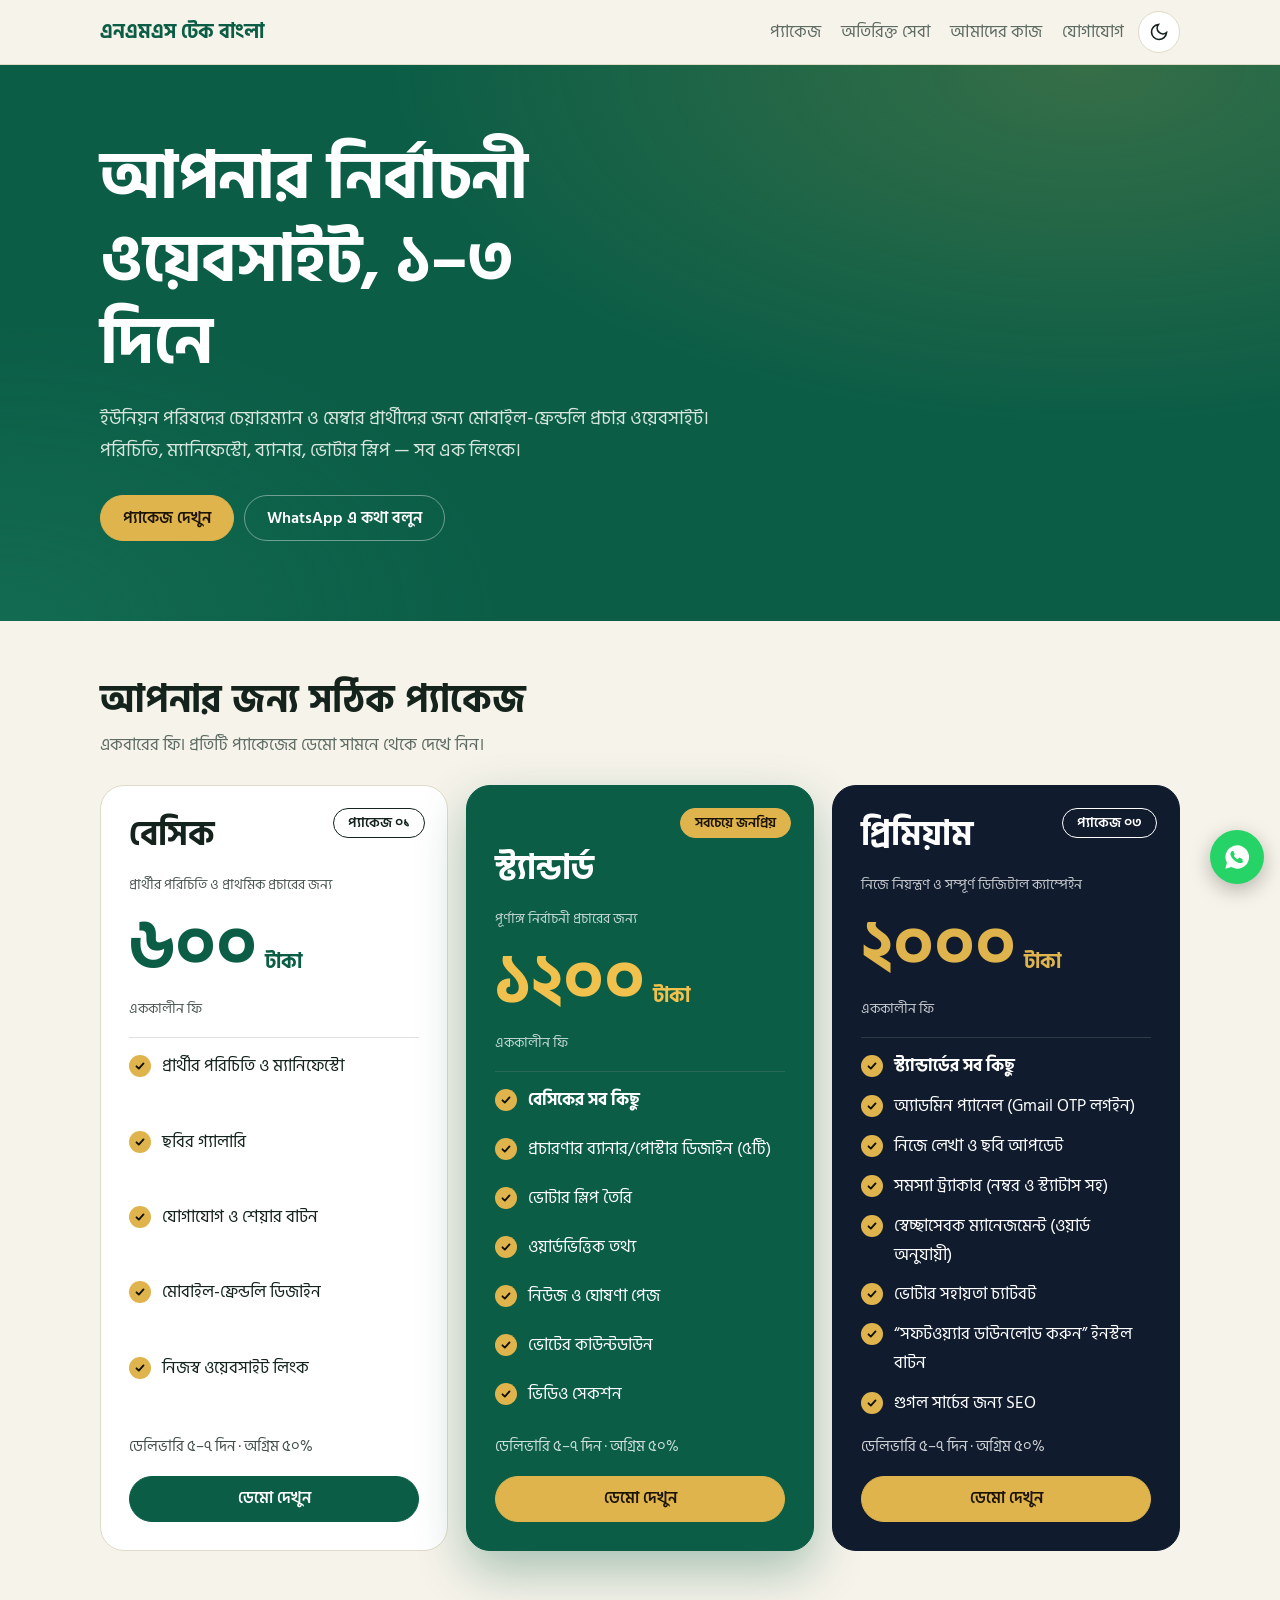
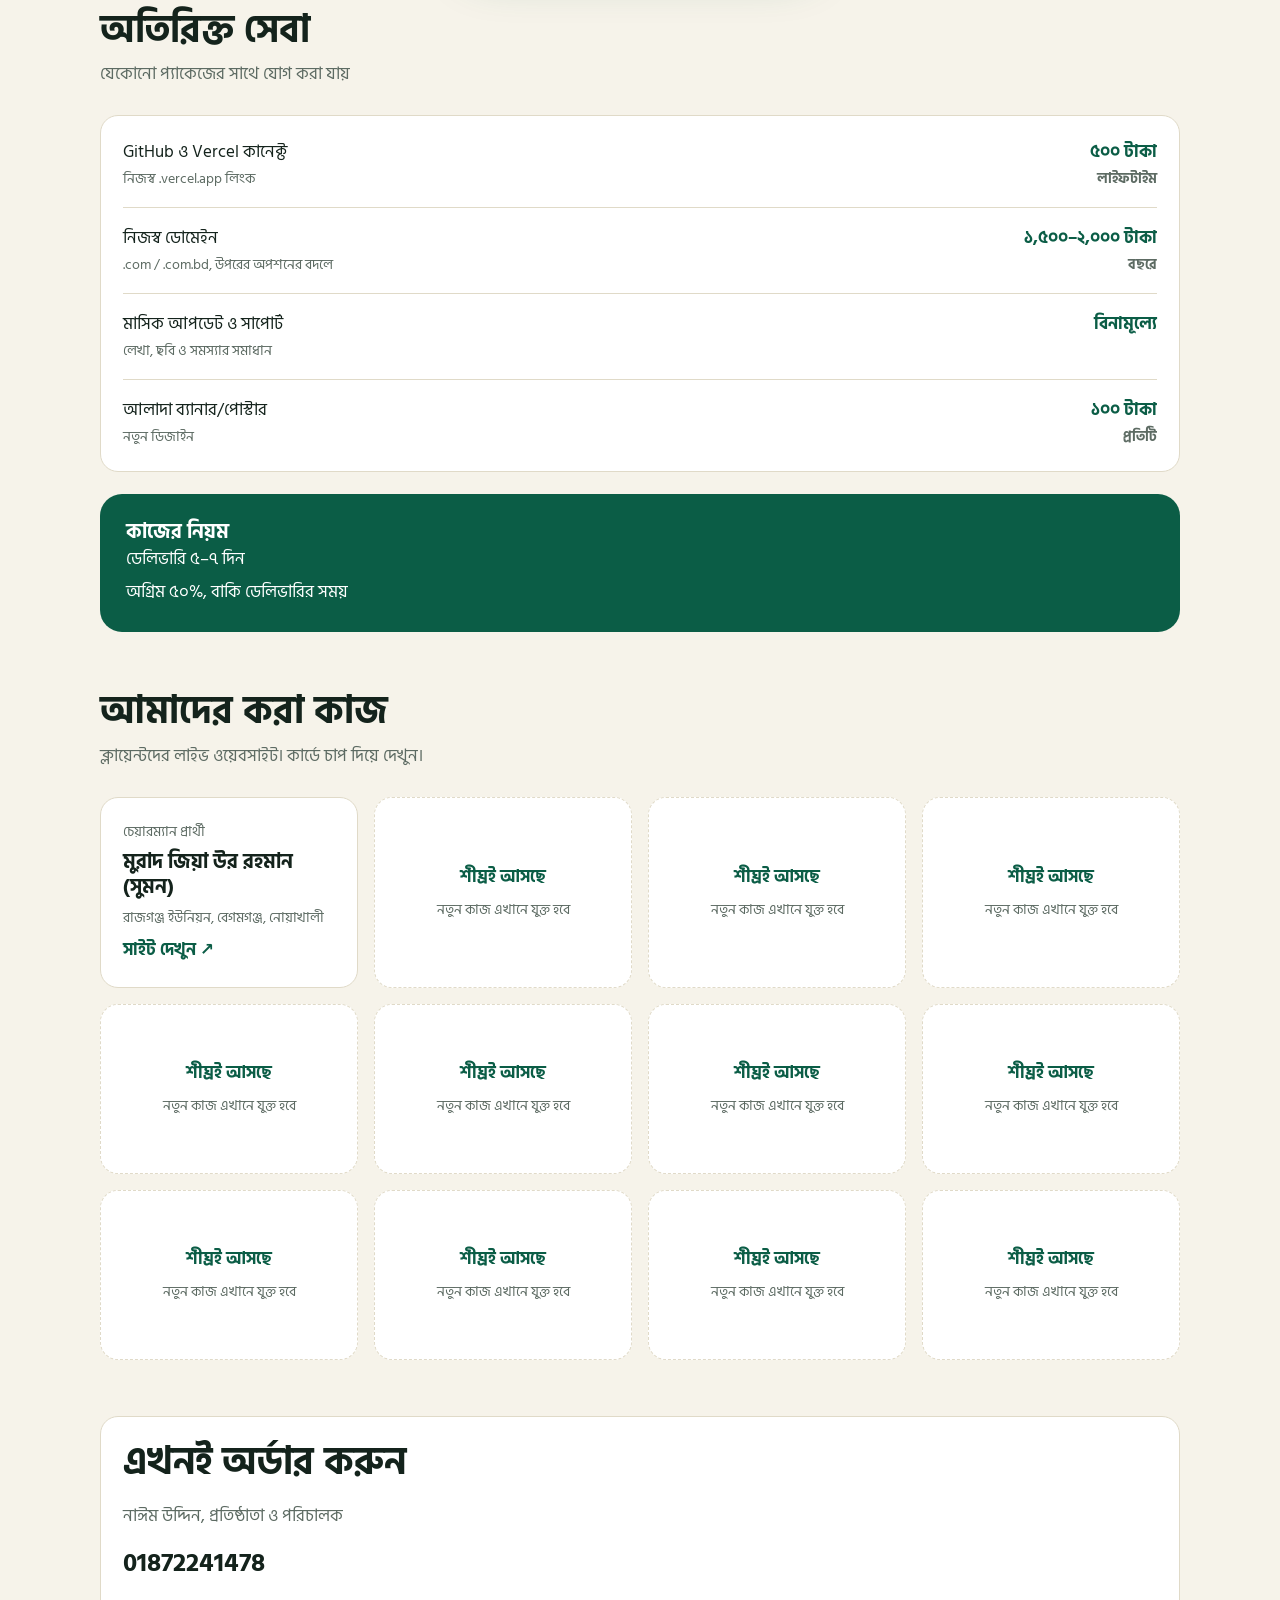
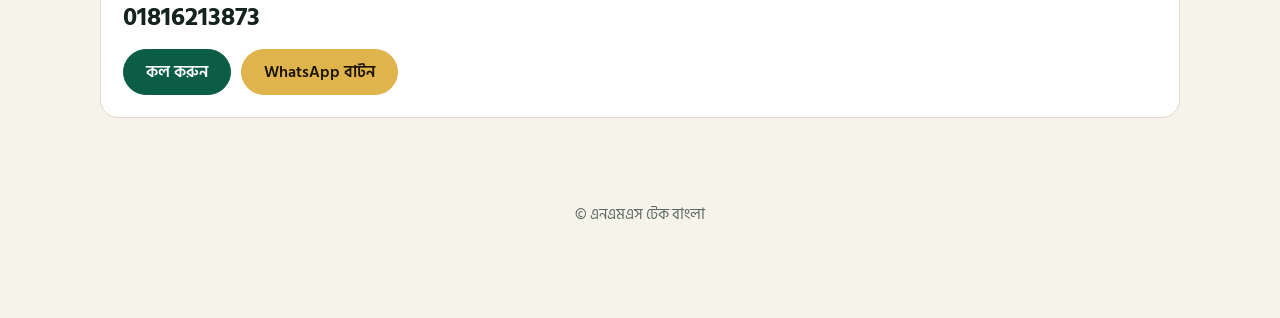
==== index.html @ b1bf32d3 "Add files via upload" ====
<!DOCTYPE html>
<html lang="bn">
<head>
<meta charset="utf-8">
<meta name="viewport" content="width=device-width,initial-scale=1">
<title>এনএমএস টেক বাংলা — আপনার নির্বাচনী ওয়েবসাইট, ১–৩ দিনে</title>
<meta name="description" content="ইউনিয়ন পরিষদের চেয়ারম্যান ও মেম্বার প্রার্থীদের জন্য নির্বাচনী ওয়েবসাইট। বেসিক ৬০০, স্ট্যান্ডার্ড ১২০০, প্রিমিয়াম ২০০০ টাকা।">
<meta property="og:title" content="এনএমএস টেক বাংলা — নির্বাচনী ওয়েবসাইট">
<meta property="og:description" content="আপনার নির্বাচনী ওয়েবসাইট, ১–৩ দিনে">
<link rel="preconnect" href="https://fonts.googleapis.com"><link rel="preconnect" href="https://fonts.gstatic.com" crossorigin>
<link href="https://fonts.googleapis.com/css2?family=Hind+Siliguri:wght@400;500;600;700&display=swap" rel="stylesheet">
<link rel="stylesheet" href="assets/css/base.css"><link rel="stylesheet" href="assets/css/home.css">
<script src="assets/js/works.js"></script><script src="assets/js/main.js"></script><script src="assets/js/home.js"></script>
</head>
<body>
<header class="top"><div class="w">
 <a class="logo" href="#">এনএমএস টেক বাংলা</a>
 <nav><a href="#packages">প্যাকেজ</a><a href="#extra">অতিরিক্ত সেবা</a><a href="#works">আমাদের কাজ</a><a href="#contact">যোগাযোগ</a></nav>
 <button class="tg" data-theme-btn aria-label="ডার্ক/লাইট মোড"><svg viewBox="0 0 24 24"><path d="M21 12.8A9 9 0 1111.2 3a7 7 0 009.8 9.8z"/></svg></button>
</div></header>

<section class="hero"><div class="w">
 <h1>আপনার নির্বাচনী ওয়েবসাইট, ১–৩ দিনে</h1>
 <p>ইউনিয়ন পরিষদের চেয়ারম্যান ও মেম্বার প্রার্থীদের জন্য মোবাইল-ফ্রেন্ডলি প্রচার ওয়েবসাইট। পরিচিতি, ম্যানিফেস্টো, ব্যানার, ভোটার স্লিপ — সব এক লিংকে।</p>
 <div class="row"><a class="btn g" href="#packages">প্যাকেজ দেখুন</a><a class="btn o" style="color:#fff;border-color:#ffffff66" href="https://wa.me/8801872241478" target="_blank" rel="noopener">WhatsApp এ কথা বলুন</a></div>
</div></section>

<section id="packages"><div class="w">
 <h2>আপনার জন্য সঠিক প্যাকেজ</h2><p class="sub">একবারের ফি। প্রতিটি প্যাকেজের ডেমো সামনে থেকে দেখে নিন।</p>
 <div class="pk">
  <article class="pc b"><span class="tag">প্যাকেজ ০১</span><h3>বেসিক</h3><small>প্রার্থীর পরিচিতি ও প্রাথমিক প্রচারের জন্য</small>
   <div class="price">৬০০<span>টাকা</span></div><small>এককালীন ফি</small>
   <ul class="chk"><li>প্রার্থীর পরিচিতি ও ম্যানিফেস্টো</li><li>ছবির গ্যালারি</li><li>যোগাযোগ ও শেয়ার বাটন</li><li>মোবাইল-ফ্রেন্ডলি ডিজাইন</li><li>নিজস্ব ওয়েবসাইট লিংক</li></ul>
   <div class="meta">ডেলিভারি ৫–৭ দিন · অগ্রিম ৫০%</div><a class="btn" href="basic/">ডেমো দেখুন</a></article>
  <article class="pc s"><span class="tag">সবচেয়ে জনপ্রিয়</span><h3 style="margin-top:34px">স্ট্যান্ডার্ড</h3><small>পূর্ণাঙ্গ নির্বাচনী প্রচারের জন্য</small>
   <div class="price">১২০০<span>টাকা</span></div><small>এককালীন ফি</small>
   <ul class="chk"><li><b>বেসিকের সব কিছু</b></li><li>প্রচারণার ব্যানার/পোস্টার ডিজাইন (৫টি)</li><li>ভোটার স্লিপ তৈরি</li><li>ওয়ার্ডভিত্তিক তথ্য</li><li>নিউজ ও ঘোষণা পেজ</li><li>ভোটের কাউন্টডাউন</li><li>ভিডিও সেকশন</li></ul>
   <div class="meta">ডেলিভারি ৫–৭ দিন · অগ্রিম ৫০%</div><a class="btn" href="standard/">ডেমো দেখুন</a></article>
  <article class="pc p"><span class="tag">প্যাকেজ ০৩</span><h3>প্রিমিয়াম</h3><small>নিজে নিয়ন্ত্রণ ও সম্পূর্ণ ডিজিটাল ক্যাম্পেইন</small>
   <div class="price">২০০০<span>টাকা</span></div><small>এককালীন ফি</small>
   <ul class="chk"><li><b>স্ট্যান্ডার্ডের সব কিছু</b></li><li>অ্যাডমিন প্যানেল (Gmail OTP লগইন)</li><li>নিজে লেখা ও ছবি আপডেট</li><li>সমস্যা ট্র্যাকার (নম্বর ও স্ট্যাটাস সহ)</li><li>স্বেচ্ছাসেবক ম্যানেজমেন্ট (ওয়ার্ড অনুযায়ী)</li><li>ভোটার সহায়তা চ্যাটবট</li><li>“সফটওয়্যার ডাউনলোড করুন” ইনস্টল বাটন</li><li>গুগল সার্চের জন্য SEO</li></ul>
   <div class="meta">ডেলিভারি ৫–৭ দিন · অগ্রিম ৫০%</div><a class="btn" href="premium/">ডেমো দেখুন</a></article>
 </div>
</div></section>

<section id="extra" style="padding-top:0"><div class="w">
 <h2>অতিরিক্ত সেবা</h2><p class="sub">যেকোনো প্যাকেজের সাথে যোগ করা যায়</p>
 <div class="ex card" style="padding:6px 22px">
  <div><span>GitHub ও Vercel কানেক্ট<small>নিজস্ব .vercel.app লিংক</small></span><b>৫০০ টাকা<small>লাইফটাইম</small></b></div>
  <div><span>নিজস্ব ডোমেইন<small>.com / .com.bd, উপরের অপশনের বদলে</small></span><b>১,৫০০–২,০০০ টাকা<small>বছরে</small></b></div>
  <div><span>মাসিক আপডেট ও সাপোর্ট<small>লেখা, ছবি ও সমস্যার সমাধান</small></span><b>বিনামূল্যে</b></div>
  <div style="border:0"><span>আলাদা ব্যানার/পোস্টার<small>নতুন ডিজাইন</small></span><b>১০০ টাকা<small>প্রতিটি</small></b></div>
 </div>
 <div class="rule"><h3>কাজের নিয়ম</h3><p>ডেলিভারি ৫–৭ দিন</p><p>অগ্রিম ৫০%, বাকি ডেলিভারির সময়</p></div>
</div></section>

<section id="works" style="padding-top:0"><div class="w">
 <h2>আমাদের করা কাজ</h2><p class="sub">ক্লায়েন্টদের লাইভ ওয়েবসাইট। কার্ডে চাপ দিয়ে দেখুন।</p>
 <div class="grid" id="wk-grid"></div>
</div></section>

<section id="contact" style="padding-top:0"><div class="w"><div class="card ct">
 <h2>এখনই অর্ডার করুন</h2><p class="sub" style="margin:0">নাঈম উদ্দিন, প্রতিষ্ঠাতা ও পরিচালক</p>
 <a class="n" href="tel:01872241478">01872241478</a><a class="n" href="tel:01816213873">01816213873</a>
 <div class="row"><a class="btn" href="tel:01872241478">কল করুন</a><a class="btn g" href="https://wa.me/8801872241478?text=%E0%A6%86%E0%A6%AE%E0%A6%BF%20%E0%A6%A8%E0%A6%BF%E0%A6%B0%E0%A7%8D%E0%A6%AC%E0%A6%BE%E0%A6%9A%E0%A6%A8%E0%A7%80%20%E0%A6%93%E0%A6%AF%E0%A6%BC%E0%A7%87%E0%A6%AC%E0%A6%B8%E0%A6%BE%E0%A6%87%E0%A6%9F%20%E0%A6%9A%E0%A6%BE%E0%A6%87" target="_blank" rel="noopener">WhatsApp বাটন</a></div>
</div></div></section>

<footer>© এনএমএস টেক বাংলা</footer>
<a class="wa" href="https://wa.me/8801872241478" target="_blank" rel="noopener" aria-label="WhatsApp"><svg viewBox="0 0 24 24"><path d="M12 2a10 10 0 00-8.6 15L2 22l5.2-1.4A10 10 0 1012 2zm5.2 14c-.2.6-1.3 1.2-1.8 1.2-.5.1-1 .2-3.3-.7-2.8-1.2-4.6-4-4.7-4.2-.1-.2-1.1-1.5-1.1-2.8s.7-2 1-2.3c.2-.3.5-.3.7-.3h.5c.2 0 .4 0 .6.5l.9 2c.1.2.1.4 0 .5l-.4.6c-.2.2-.3.4-.1.7.7 1.200 1.600 2 2.700 2.600.3.2.5.1.7-.1l.8-1c.2-.2.4-.2.6-.1l1.900.9c.3.1.5.2.5.4.1.2.1.8-.1 1.400z"/></svg></a>
</body></html>
---- assets/css/base.css ----
:root{--bg:#f6f3ea;--sf:#fff;--tx:#14231c;--mu:#5d6b63;--br:#0b5d46;--ac:#e0b44c;--ln:#e0dac8;--on:#fff;--r:18px;--hero:#0b5d46}
[data-theme=dark]{--bg:#0c1511;--sf:#14201a;--tx:#eef3ee;--mu:#9bada3;--br:#2fa37c;--ac:#e6c15f;--ln:#243229;--on:#07120d;--hero:#0a2b21}
*{box-sizing:border-box;margin:0}
html{scroll-behavior:smooth;scroll-padding-top:76px;color-scheme:light}
html[data-theme=dark]{color-scheme:dark}
body{font-family:'Hind Siliguri',system-ui,sans-serif;background:var(--bg);color:var(--tx);line-height:1.7;font-size:17px;-webkit-text-size-adjust:100%}
a{color:inherit}img,canvas{max-width:100%}
.w{width:min(1080px,100% - 32px);margin-inline:auto}
section{padding:56px 0}
h1,h2,h3{line-height:1.25;font-weight:700}
h2{font-size:clamp(26px,5vw,38px);margin-bottom:6px}
.sub{color:var(--mu);margin-bottom:26px}
.btn{display:inline-flex;align-items:center;justify-content:center;gap:8px;min-height:46px;padding:0 22px;border-radius:999px;border:1.5px solid var(--br);background:var(--br);color:var(--on);font-family:inherit;font-size:16px;font-weight:600;text-decoration:none;cursor:pointer;transition:transform .15s,filter .15s}
.btn:hover{filter:brightness(1.08);transform:translateY(-1px)}
.btn.g{background:var(--ac);border-color:var(--ac);color:#1b1405}
.btn.o{background:transparent;color:var(--tx);border-color:var(--ln)}
.btn.s{min-height:38px;padding:0 16px;font-size:15px}
.row{display:flex;flex-wrap:wrap;gap:10px}
.card{background:var(--sf);border:1px solid var(--ln);border-radius:var(--r);padding:22px}
.grid{display:grid;gap:16px;grid-template-columns:repeat(auto-fit,minmax(min(100%,250px),1fr))}
.ph{aspect-ratio:4/3;border-radius:14px;background:var(--ln) url("data:image/svg+xml,%3Csvg xmlns='http://www.w3.org/2000/svg' viewBox='0 0 48 48' fill='none' stroke='%23999' stroke-width='2'%3E%3Crect x='6' y='9' width='36' height='30' rx='4'/%3E%3Ccircle cx='17' cy='20' r='3'/%3E%3Cpath d='M6 34l11-9 8 7 6-5 11 9'/%3E%3C/svg%3E") center/44px no-repeat}
.ph.c{aspect-ratio:1;border-radius:50%}
.chk{list-style:none;padding:0;display:grid;gap:11px}
.chk li{display:flex;gap:11px;align-items:flex-start}
.chk li:before{content:"";flex:none;width:22px;height:22px;margin-top:3px;border-radius:50%;background:var(--ac) url("data:image/svg+xml,%3Csvg xmlns='http://www.w3.org/2000/svg' viewBox='0 0 24 24' fill='none' stroke='%23111' stroke-width='3.2' stroke-linecap='round' stroke-linejoin='round'%3E%3Cpath d='M6 12.5l4 4 8-9'/%3E%3C/svg%3E") center/14px no-repeat}
label{display:block;font-weight:600;font-size:15px;margin-bottom:4px}
input,select,textarea{width:100%;min-height:46px;padding:10px 14px;border:1.5px solid var(--ln);border-radius:12px;background:var(--sf);color:var(--tx);font:inherit}
input[type=file]{padding:9px 12px}
.f{display:grid;gap:12px}
.two{display:grid;gap:12px;grid-template-columns:repeat(auto-fit,minmax(min(100%,200px),1fr))}
:focus-visible{outline:3px solid var(--ac);outline-offset:2px}
.tg{width:42px;height:42px;border-radius:50%;border:1.5px solid var(--ln);background:var(--sf);color:var(--tx);cursor:pointer;display:grid;place-items:center}
.tg svg{width:20px;height:20px;fill:none;stroke:currentColor;stroke-width:2}
.demo-bar{position:sticky;top:0;z-index:60;display:flex;align-items:center;gap:10px;padding:8px 16px;background:#111;color:#fff;font-size:15px}
.demo-bar b{background:var(--ac);color:#1b1405;border-radius:999px;padding:1px 12px}
.demo-bar a{margin-left:auto;color:#fff}
.demo-bar .tg{width:34px;height:34px;background:#222;border-color:#444;color:#fff;margin-left:4px}
.toast{position:fixed;left:50%;bottom:84px;transform:translate(-50%,20px);background:#111;color:#fff;padding:10px 20px;border-radius:12px;opacity:0;pointer-events:none;transition:.25s;z-index:99;max-width:92vw;text-align:center}
.toast.on{opacity:1;transform:translate(-50%,0)}
.wa{position:fixed;right:16px;bottom:16px;z-index:55;width:54px;height:54px;border-radius:50%;background:#25d366;display:grid;place-items:center;box-shadow:0 6px 20px #0004}
.wa svg{width:28px;height:28px;fill:#fff}
.cv-wrap{display:grid;gap:18px;grid-template-columns:repeat(auto-fit,minmax(min(100%,300px),1fr));align-items:start}
.cv-wrap canvas{width:100%;height:auto;border-radius:14px;border:1px solid var(--ln)}
.dz{display:flex;flex-wrap:wrap;gap:8px}
.dz button{min-height:40px;padding:0 16px;border-radius:999px;border:1.5px solid var(--ln);background:var(--sf);color:var(--tx);font:inherit;cursor:pointer}
.dz button[aria-pressed=true]{background:var(--br);color:var(--on);border-color:var(--br)}
.slip{border:2px dashed var(--br);border-radius:16px;padding:20px;background:var(--sf);display:grid;gap:6px}
.slip h3{color:var(--br)}
.slip p{display:flex;justify-content:space-between;gap:12px;border-bottom:1px dotted var(--ln)}
.cd{display:grid;grid-template-columns:repeat(4,1fr);gap:10px;text-align:center}
.cd div{background:var(--sf);border:1px solid var(--ln);border-radius:14px;padding:14px 4px}
.cd b{display:block;font-size:clamp(28px,8vw,46px);line-height:1.1;color:var(--br)}
.vid{aspect-ratio:16/9;border-radius:var(--r);background:#0d1b15;display:grid;place-items:center;cursor:pointer;border:0;width:100%}
.vid span{width:74px;height:74px;border-radius:50%;background:var(--ac);display:grid;place-items:center}
.vid svg{width:30px;height:30px;fill:#1b1405}
details{background:var(--sf);border:1px solid var(--ln);border-radius:14px;padding:14px 18px}
details+details{margin-top:10px}
summary{cursor:pointer;font-weight:600}
details p{margin-top:8px;color:var(--mu)}
footer{padding:28px 0 90px;text-align:center;color:var(--mu);font-size:15px}
@media print{body.printing *{visibility:hidden}body.printing .slip,body.printing .slip *{visibility:visible}body.printing .slip{position:absolute;inset:0 auto auto 0;width:100%}}
@media(prefers-reduced-motion:reduce){*{transition:none!important;scroll-behavior:auto!important;animation:none!important}}
[hidden]{display:none!important}
---- assets/css/home.css ----
.top{position:sticky;top:0;z-index:60;background:color-mix(in srgb,var(--bg) 88%,transparent);backdrop-filter:blur(12px);border-bottom:1px solid var(--ln)}
.top .w{display:flex;align-items:center;gap:14px;height:64px}
.logo{font-weight:700;font-size:20px;color:var(--br);text-decoration:none;margin-right:auto}
[data-theme=dark] .logo{color:var(--ac)}
.top nav{display:none;gap:20px}.top nav a{text-decoration:none;color:var(--mu)}
@media(min-width:760px){.top nav{display:flex}}
.hero{background:radial-gradient(700px 360px at 85% 0,#e0b44c33,transparent),radial-gradient(500px 300px at 0 100%,#2fa37c33,transparent),var(--hero);color:#fff;padding:72px 0 80px}
.hero h1{font-size:clamp(36px,9vw,66px);max-width:14ch;letter-spacing:-.5px}
.hero p{max-width:34em;margin:18px 0 28px;color:#d6e6dd;font-size:19px}
.pk{display:grid;gap:18px;grid-template-columns:repeat(auto-fit,minmax(min(100%,300px),1fr));align-items:stretch}
.pc{border-radius:24px;padding:28px;display:flex;flex-direction:column;gap:16px;position:relative;border:1px solid var(--ln)}
.pc.b{background:var(--sf)}
.pc.s{background:#0b5d46;color:#fff;border-color:#0b5d46;box-shadow:0 20px 50px #0b5d4655}
.pc.p{background:#101c2e;color:#fff;border-color:#101c2e}
.pc .tag{position:absolute;top:22px;right:22px;font-size:14px;font-weight:600;padding:2px 14px;border-radius:999px;border:1px solid currentColor}
.pc.s .tag{background:var(--ac);color:#1b1405;border-color:var(--ac)}
.pc h3{font-size:34px}.pc small{opacity:.75}
.price{font-size:68px;font-weight:700;line-height:1;color:var(--br)}
.pc.s .price{color:#f1c14e}.pc.p .price{color:#e0b44c}
[data-theme=dark] .pc.b .price{color:var(--ac)}
.price span{font-size:20px;color:inherit;margin-left:8px}
.pc .chk{flex:1;padding-top:14px;border-top:1px solid #8884}
.pc .meta{font-size:15px;opacity:.8}
.pc .btn{width:100%}
.pc.s .btn,.pc.p .btn{background:var(--ac);border-color:var(--ac);color:#1b1405}
.ex{display:grid}
.ex>div{display:flex;justify-content:space-between;gap:16px;padding:16px 0;border-bottom:1px solid var(--ln)}
.ex b{color:var(--br);white-space:nowrap;text-align:right}
[data-theme=dark] .ex b{color:var(--ac)}
.ex small{display:block;color:var(--mu)}
.rule{background:var(--hero);color:#fff;border-radius:22px;padding:26px;margin-top:22px}
.rule p+p{margin-top:4px}
.wk{display:flex;flex-direction:column;gap:6px;min-height:170px;text-decoration:none}
.wk.e{border-style:dashed;color:var(--mu);justify-content:center;align-items:center;text-align:center}
.wk small{color:var(--mu)}
.wk b{color:var(--br)}[data-theme=dark] .wk b{color:var(--ac)}
.ct{display:grid;gap:10px}
.ct a.n{font-size:26px;font-weight:700;text-decoration:none}
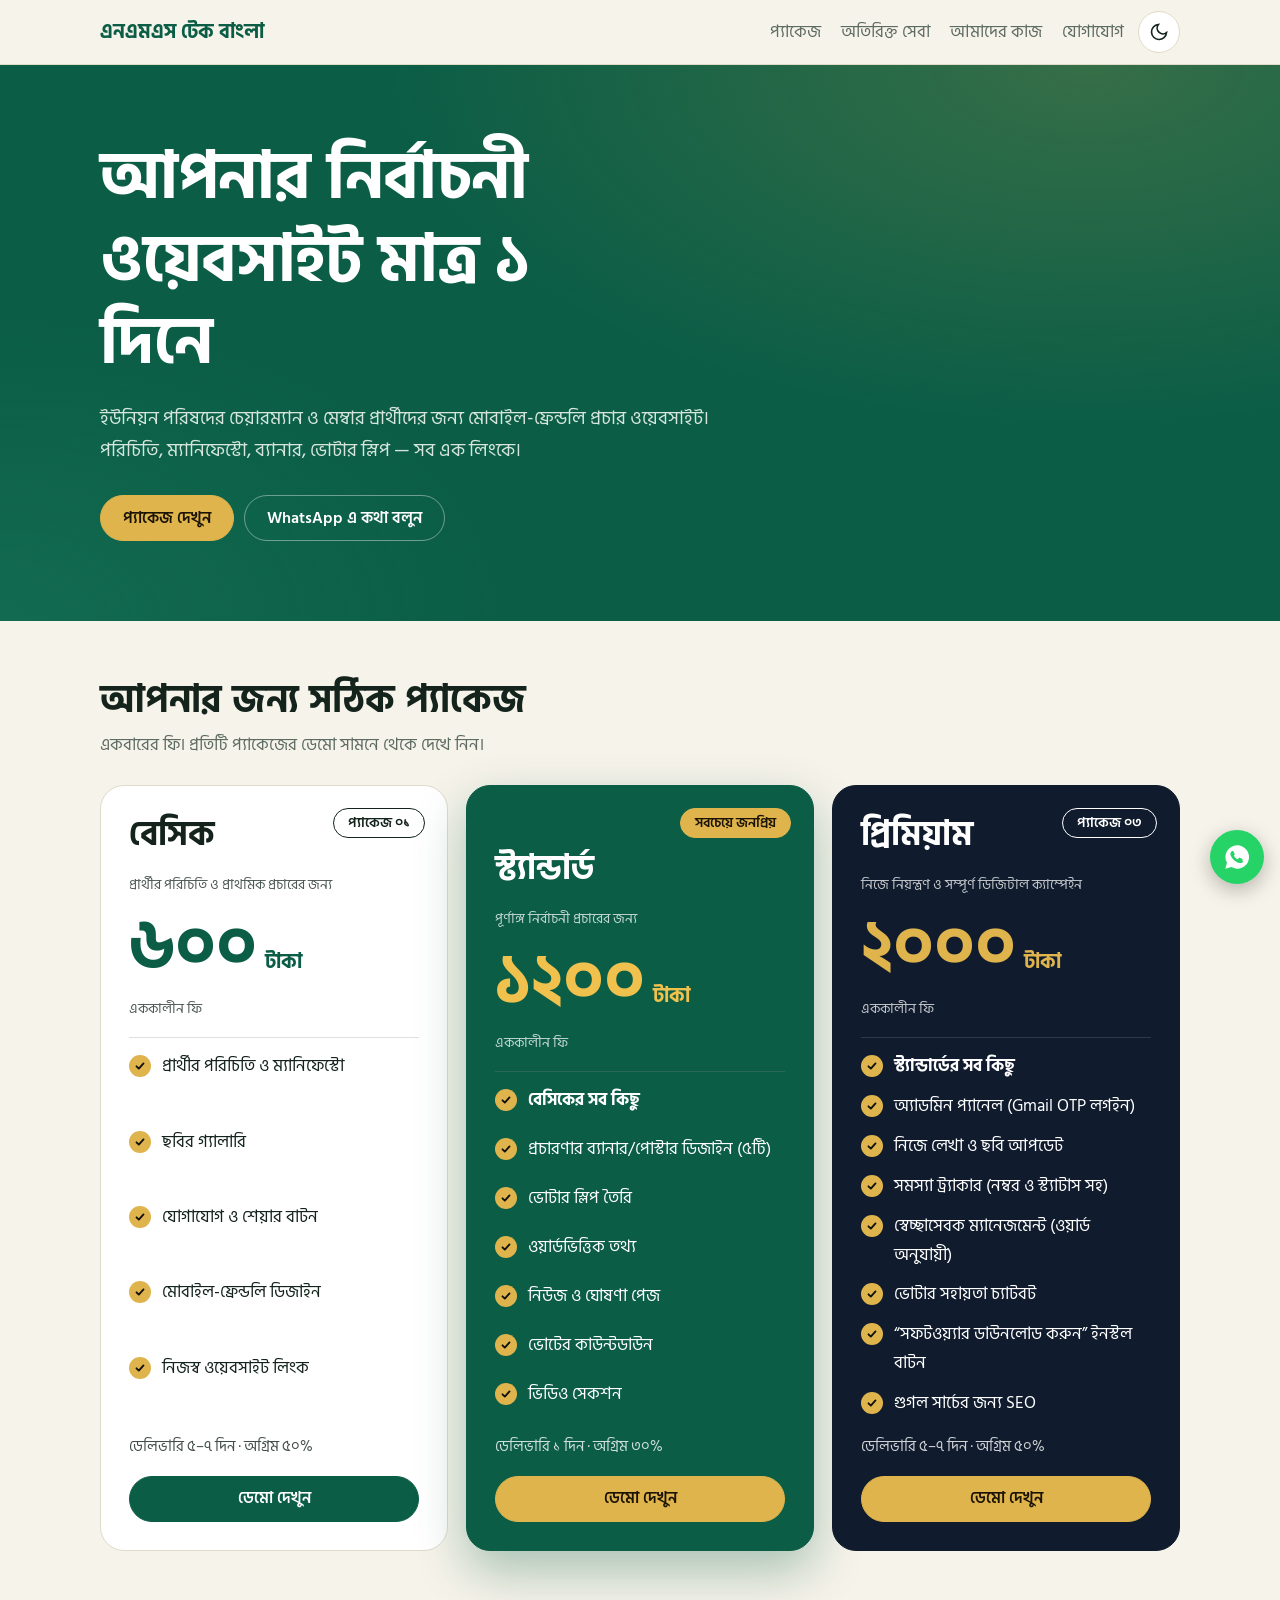
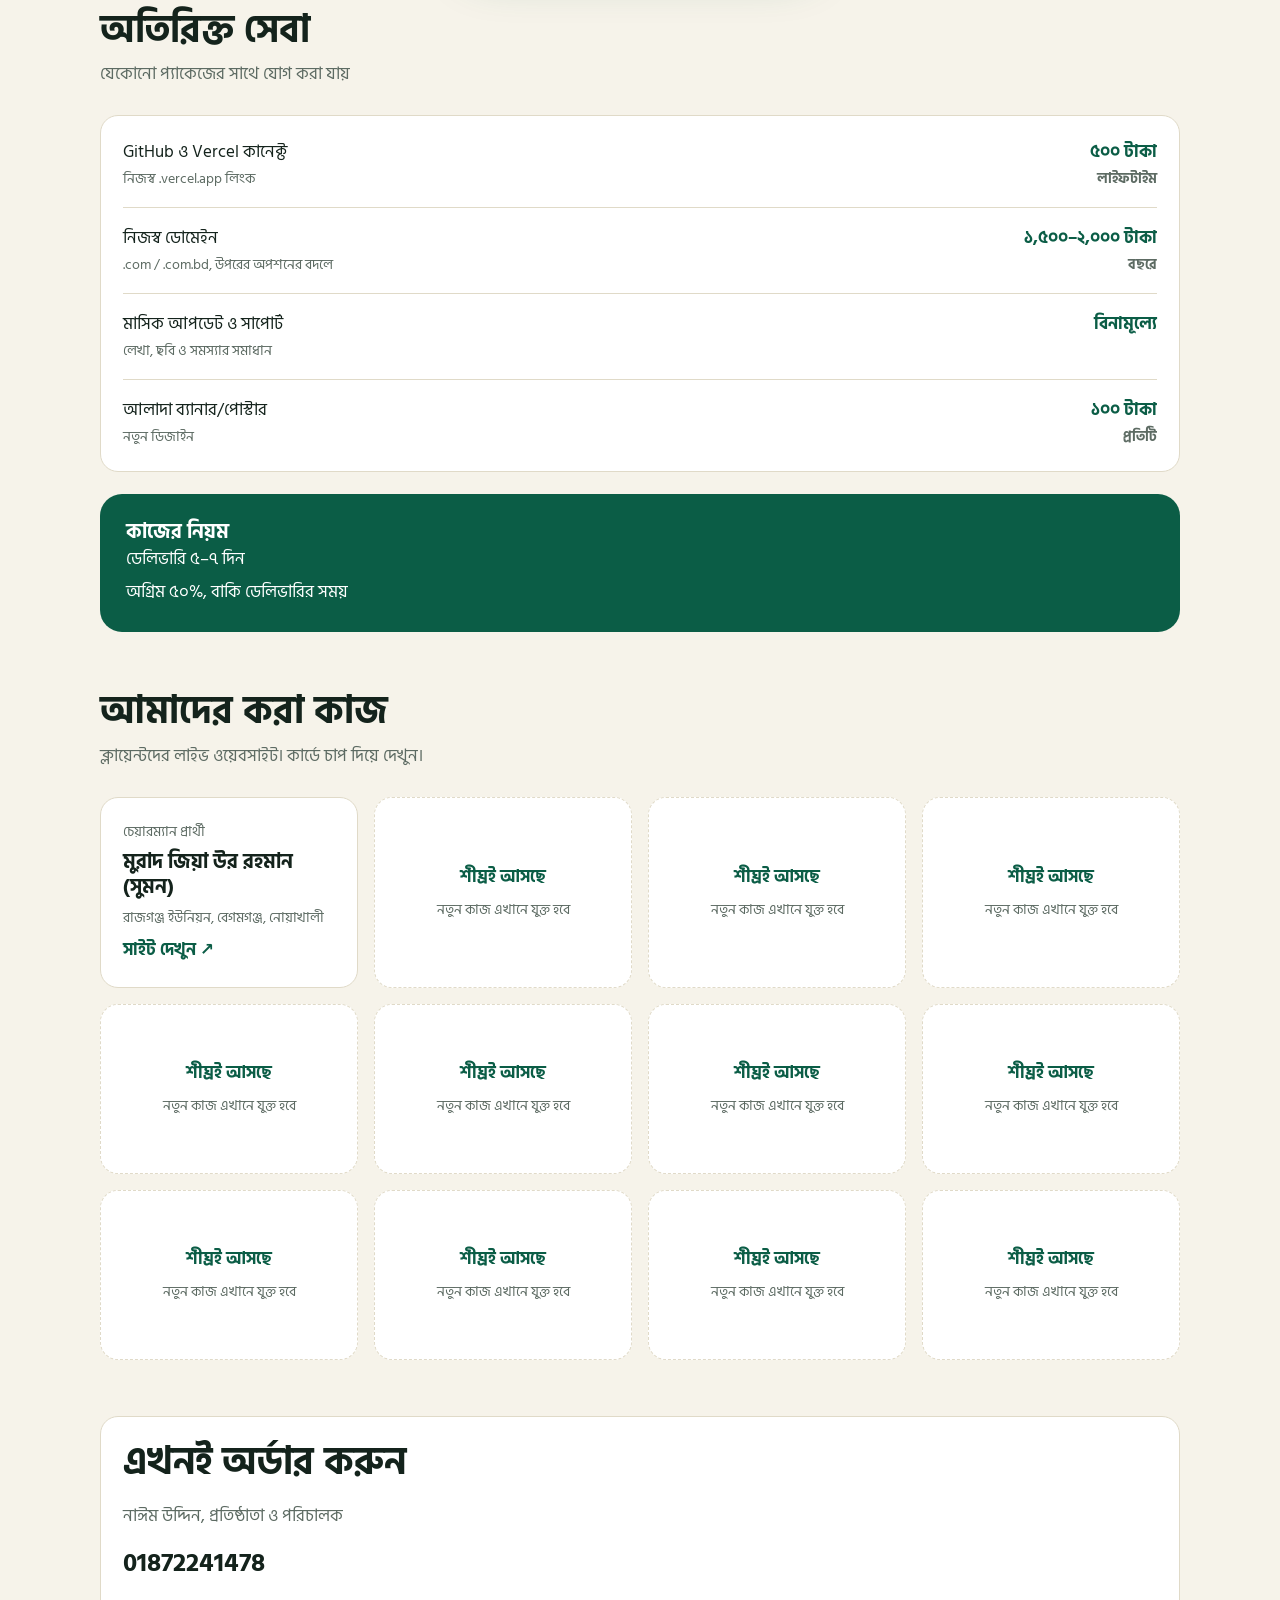
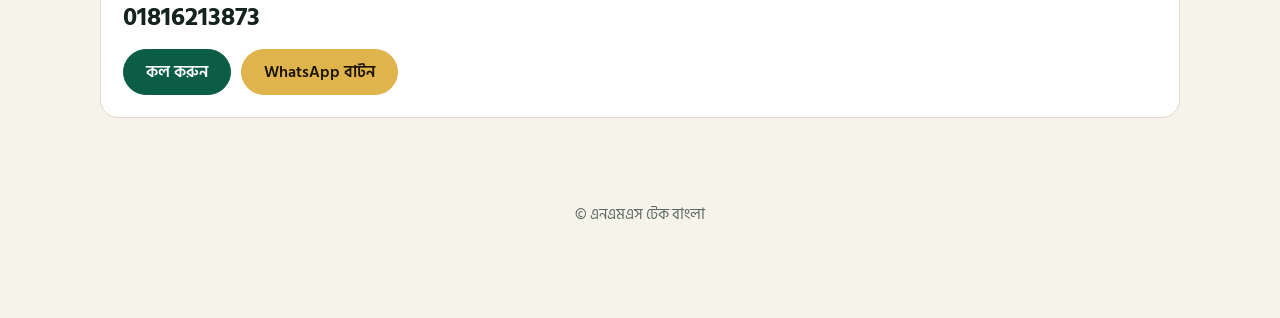
==== commit 74f0002c: "Update delivery time and title in index.html" ====
--- a/index.html
+++ b/index.html
@@ -3,10 +3,10 @@
 <head>
 <meta charset="utf-8">
 <meta name="viewport" content="width=device-width,initial-scale=1">
-<title>এনএমএস টেক বাংলা — আপনার নির্বাচনী ওয়েবসাইট, ১–৩ দিনে</title>
+<title>এনএমএস টেক বাংলা — আপনার নির্বাচনী ওয়েবসাইট মাত্র ১ দিনে</title>
 <meta name="description" content="ইউনিয়ন পরিষদের চেয়ারম্যান ও মেম্বার প্রার্থীদের জন্য নির্বাচনী ওয়েবসাইট। বেসিক ৬০০, স্ট্যান্ডার্ড ১২০০, প্রিমিয়াম ২০০০ টাকা।">
 <meta property="og:title" content="এনএমএস টেক বাংলা — নির্বাচনী ওয়েবসাইট">
-<meta property="og:description" content="আপনার নির্বাচনী ওয়েবসাইট, ১–৩ দিনে">
+<meta property="og:description" content="আপনার নির্বাচনী ওয়েবসাইট মাত্র ১ দিনে">
 <link rel="preconnect" href="https://fonts.googleapis.com"><link rel="preconnect" href="https://fonts.gstatic.com" crossorigin>
 <link href="https://fonts.googleapis.com/css2?family=Hind+Siliguri:wght@400;500;600;700&display=swap" rel="stylesheet">
 <link rel="stylesheet" href="assets/css/base.css"><link rel="stylesheet" href="assets/css/home.css">
@@ -20,7 +20,7 @@
 </div></header>
 
 <section class="hero"><div class="w">
- <h1>আপনার নির্বাচনী ওয়েবসাইট, ১–৩ দিনে</h1>
+ <h1>আপনার নির্বাচনী ওয়েবসাইট মাত্র ১ দিনে</h1>
  <p>ইউনিয়ন পরিষদের চেয়ারম্যান ও মেম্বার প্রার্থীদের জন্য মোবাইল-ফ্রেন্ডলি প্রচার ওয়েবসাইট। পরিচিতি, ম্যানিফেস্টো, ব্যানার, ভোটার স্লিপ — সব এক লিংকে।</p>
  <div class="row"><a class="btn g" href="#packages">প্যাকেজ দেখুন</a><a class="btn o" style="color:#fff;border-color:#ffffff66" href="https://wa.me/8801872241478" target="_blank" rel="noopener">WhatsApp এ কথা বলুন</a></div>
 </div></section>
@@ -35,7 +35,7 @@
   <article class="pc s"><span class="tag">সবচেয়ে জনপ্রিয়</span><h3 style="margin-top:34px">স্ট্যান্ডার্ড</h3><small>পূর্ণাঙ্গ নির্বাচনী প্রচারের জন্য</small>
    <div class="price">১২০০<span>টাকা</span></div><small>এককালীন ফি</small>
    <ul class="chk"><li><b>বেসিকের সব কিছু</b></li><li>প্রচারণার ব্যানার/পোস্টার ডিজাইন (৫টি)</li><li>ভোটার স্লিপ তৈরি</li><li>ওয়ার্ডভিত্তিক তথ্য</li><li>নিউজ ও ঘোষণা পেজ</li><li>ভোটের কাউন্টডাউন</li><li>ভিডিও সেকশন</li></ul>
-   <div class="meta">ডেলিভারি ৫–৭ দিন · অগ্রিম ৫০%</div><a class="btn" href="standard/">ডেমো দেখুন</a></article>
+   <div class="meta">ডেলিভারি ১ দিন · অগ্রিম ৩০%</div><a class="btn" href="standard/">ডেমো দেখুন</a></article>
   <article class="pc p"><span class="tag">প্যাকেজ ০৩</span><h3>প্রিমিয়াম</h3><small>নিজে নিয়ন্ত্রণ ও সম্পূর্ণ ডিজিটাল ক্যাম্পেইন</small>
    <div class="price">২০০০<span>টাকা</span></div><small>এককালীন ফি</small>
    <ul class="chk"><li><b>স্ট্যান্ডার্ডের সব কিছু</b></li><li>অ্যাডমিন প্যানেল (Gmail OTP লগইন)</li><li>নিজে লেখা ও ছবি আপডেট</li><li>সমস্যা ট্র্যাকার (নম্বর ও স্ট্যাটাস সহ)</li><li>স্বেচ্ছাসেবক ম্যানেজমেন্ট (ওয়ার্ড অনুযায়ী)</li><li>ভোটার সহায়তা চ্যাটবট</li><li>“সফটওয়্যার ডাউনলোড করুন” ইনস্টল বাটন</li><li>গুগল সার্চের জন্য SEO</li></ul>
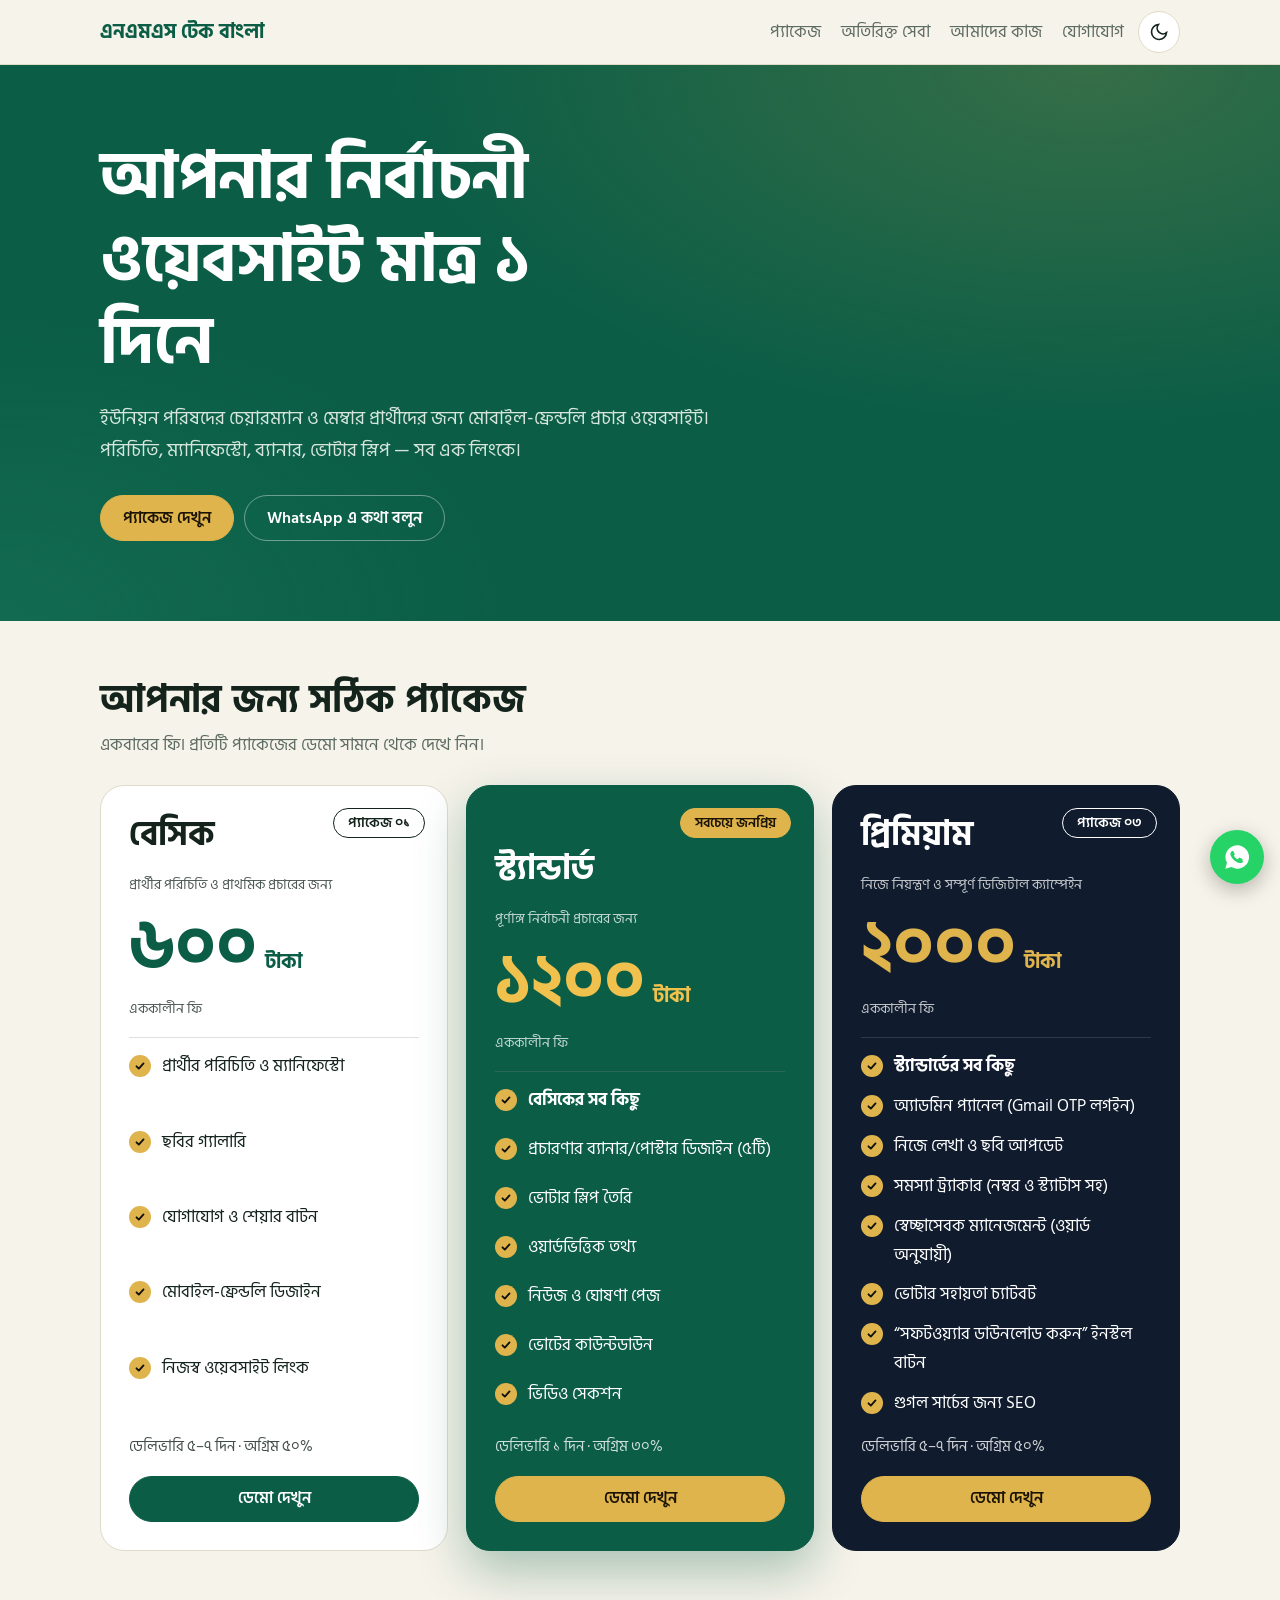
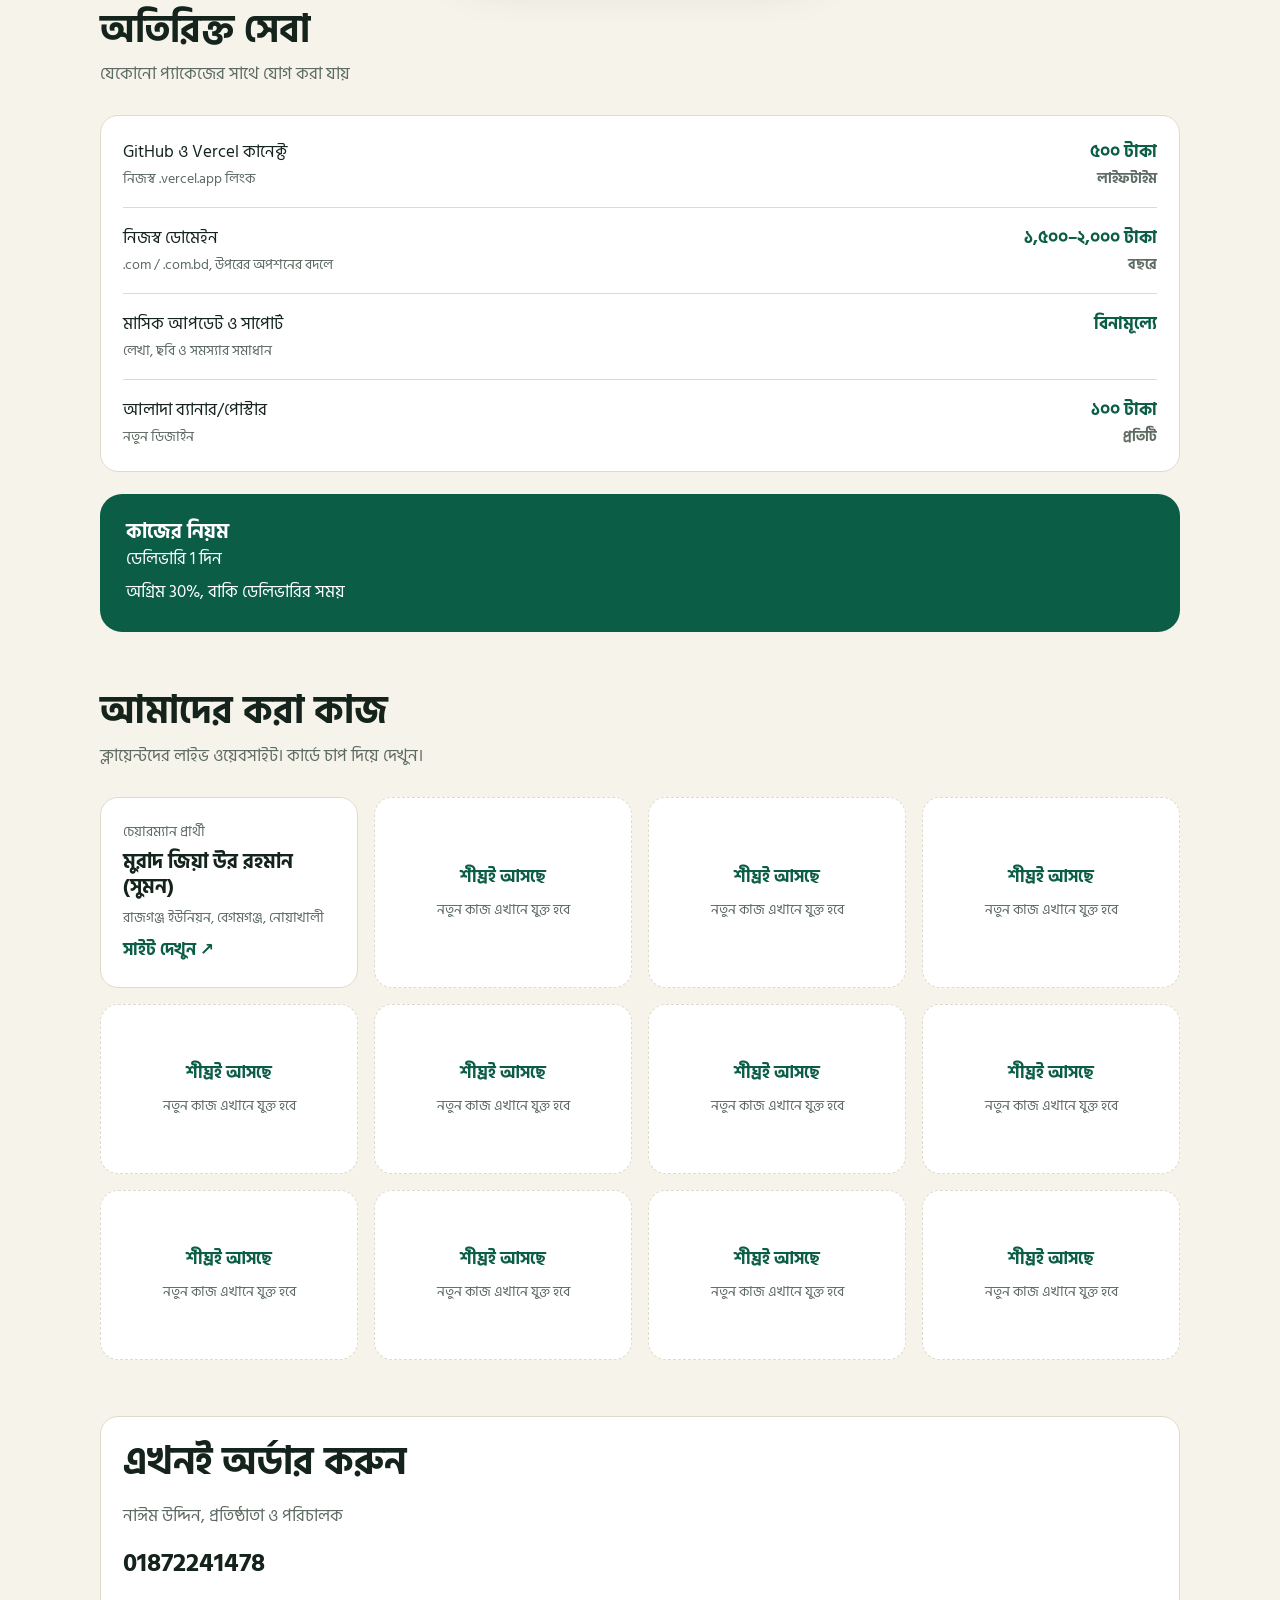
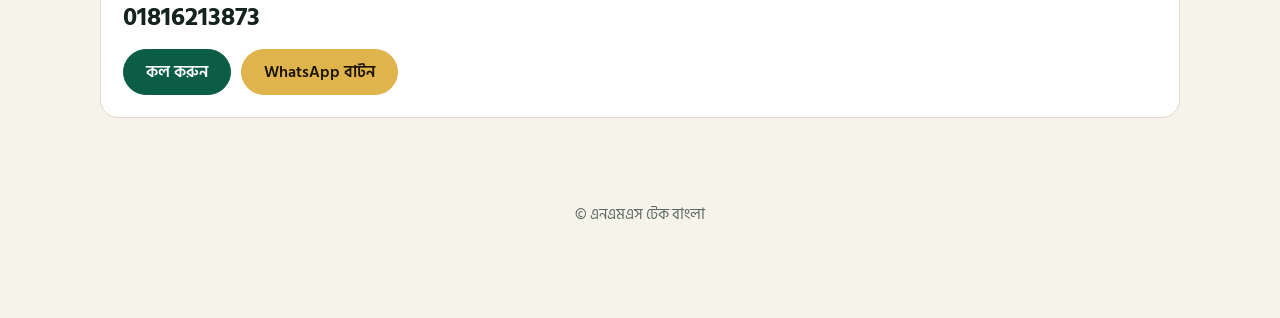
==== commit db7736a7: "Modify delivery time and payment terms in index.html Updated delivery time and payment terms in rule" ====
--- a/index.html
+++ b/index.html
@@ -51,7 +51,7 @@
   <div><span>মাসিক আপডেট ও সাপোর্ট<small>লেখা, ছবি ও সমস্যার সমাধান</small></span><b>বিনামূল্যে</b></div>
   <div style="border:0"><span>আলাদা ব্যানার/পোস্টার<small>নতুন ডিজাইন</small></span><b>১০০ টাকা<small>প্রতিটি</small></b></div>
  </div>
- <div class="rule"><h3>কাজের নিয়ম</h3><p>ডেলিভারি ৫–৭ দিন</p><p>অগ্রিম ৫০%, বাকি ডেলিভারির সময়</p></div>
+ <div class="rule"><h3>কাজের নিয়ম</h3><p>ডেলিভারি 1 দিন</p><p>অগ্রিম 30%, বাকি ডেলিভারির সময়</p></div>
 </div></section>
 
 <section id="works" style="padding-top:0"><div class="w">
